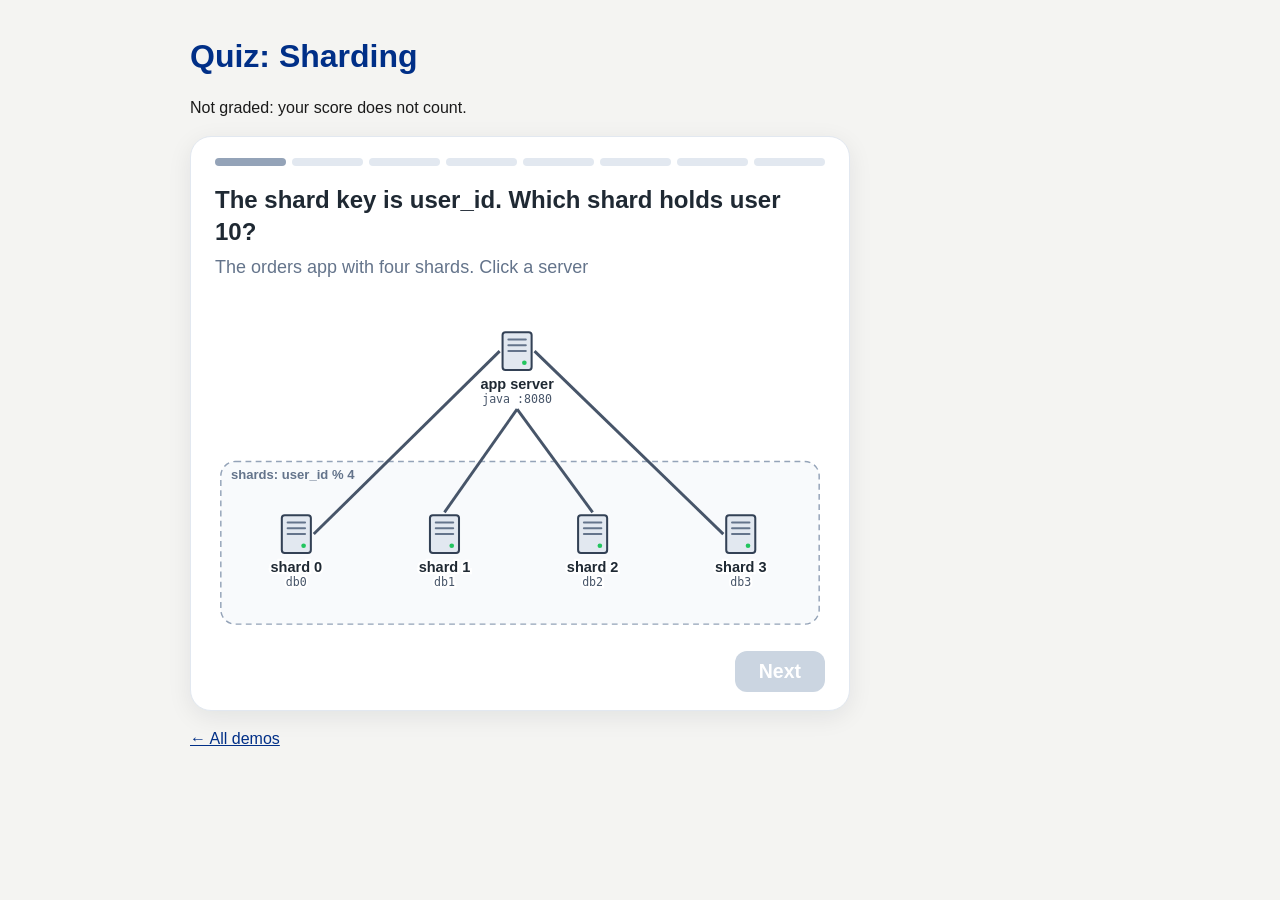
==== 31_sharding/quiz.html @ a975b63f "Publish 2026-11-18" ====
<!DOCTYPE html>
<html lang="en">
<head>
<meta charset="utf-8">
<meta name="viewport" content="width=device-width, initial-scale=1">
<title>Quiz: Sharding</title>
<link rel="stylesheet" href="../assets/demos.css">
<style>
body { margin: 0 auto; padding: 2rem 1.25rem 4rem; max-width: 900px; background: #f4f4f2; color: #1a1a1a; font-family: -apple-system, BlinkMacSystemFont, "Segoe UI", Roboto, Arial, sans-serif; line-height: 1.5; }
a { color: #002f87; }
h1 { margin: 0 0 .25rem; color: #002f87; }
h2 { margin: 2rem 0 .5rem; font-size: 1.1rem; }
.demo-slot { zoom: 1.5; }
@media (max-width: 620px) { .demo-slot { zoom: 1; } }
</style>
</head>
<body>
<h1>Quiz: Sharding</h1>
<p>Not graded: your score does not count.</p>
<div class="demo-slot"><div data-demo="LectureQuiz" data-props="{&quot;quiz&quot;:&quot;31_sharding&quot;}"></div></div>
<p><a href="../index.html">&larr; All demos</a></p>
<script type="module" src="../assets/demos.js"></script>
</body>
</html>
---- assets/demos.css ----
.lq[data-v-e9b7e2df]{position:relative;box-sizing:border-box;width:440px;max-width:100%;font-family:Atkinson Hyperlegible,sans-serif;font-size:14px;background:#fff;color:#1f2933;border:1px solid #e2e8f0;border-radius:14px;box-shadow:0 4px 16px #0f172a14;padding:14px 16px 12px;outline:none}.lq-progress[data-v-e9b7e2df]{display:flex;gap:4px;margin-bottom:12px}.lq-seg[data-v-e9b7e2df]{flex:1;height:5px;border-radius:3px;background:#e2e8f0}.lq-seg.now[data-v-e9b7e2df]{background:#94a3b8}.lq-seg.ok[data-v-e9b7e2df]{background:#38a169}.lq-seg.bad[data-v-e9b7e2df]{background:#e53e3e}.lq-q[data-v-e9b7e2df]{font-weight:700;font-size:16px;line-height:1.35;color:#1f2933}.lq-hint[data-v-e9b7e2df]{margin:4px 0 8px;font-size:12px;color:#64748b}.lq-choice[data-v-e9b7e2df]{display:flex;align-items:center;gap:10px;width:100%;margin:6px 0;padding:8px 10px;text-align:left;font-family:inherit;font-size:14px;color:#1f2933;background:#f8fafc;border:1px solid #cbd5e1;border-radius:8px;cursor:pointer}.lq-choice[data-v-e9b7e2df]:first-of-type{margin-top:10px}.lq-choice[data-v-e9b7e2df]:hover{background:#eef2f7;border-color:#94a3b8}.lq-num[data-v-e9b7e2df]{flex:none;width:22px;height:22px;line-height:22px;text-align:center;border-radius:6px;font-size:12px;font-weight:700;background:#e2e8f0;color:#334155}.lq-choice.right[data-v-e9b7e2df]{background:#dcfce7;color:#14532d;border-color:#22c55e}.lq-choice.wrong[data-v-e9b7e2df]{background:#fee2e2;color:#7f1d1d;border-color:#ef4444}.lq-choice.dim[data-v-e9b7e2df]{opacity:.55}.lq-frame[data-v-e9b7e2df]{display:flex;flex-direction:column;gap:4px}.lq-row[data-v-e9b7e2df]{display:flex;gap:4px;align-items:stretch}.lq-layer[data-v-e9b7e2df]{flex:none;width:50px;font-size:10.5px;font-weight:700;color:#64748b;align-self:center}.lq-field[data-v-e9b7e2df]{min-width:0;display:flex;flex-direction:column;align-items:flex-start;justify-content:center;height:38px;padding:2px 6px;font-family:inherit;text-align:left;border:1px solid transparent;border-radius:6px;cursor:pointer;color:#1f2933}.lq-field.ethernet[data-v-e9b7e2df],.lq-field.trailer[data-v-e9b7e2df]{background:#dcfce7;color:#1f2933}.lq-field.ip[data-v-e9b7e2df]{background:#dbeafe;color:#1f2933}.lq-field.tcp[data-v-e9b7e2df]{background:#ffedd5;color:#1f2933}.lq-field.data[data-v-e9b7e2df]{background:#ede9fe;color:#1f2933}.lq-field[data-v-e9b7e2df]:hover{border-color:#334155}.lq-field.right[data-v-e9b7e2df]{background:#bbf7d0;color:#14532d;border:2px solid #16a34a}.lq-field.wrong[data-v-e9b7e2df]{background:#fecaca;color:#7f1d1d;border:2px solid #dc2626}.lq-fname[data-v-e9b7e2df]{max-width:100%;font-size:11px;font-weight:700;white-space:nowrap;overflow:hidden;text-overflow:ellipsis}.lq-fval[data-v-e9b7e2df]{max-width:100%;font-family:Cascadia Mono,ui-monospace,monospace;font-size:9.5px;white-space:nowrap;overflow:hidden;text-overflow:ellipsis;color:#475569}.lq-hover[data-v-e9b7e2df]{margin-top:6px;min-height:1.3em;font-family:Cascadia Mono,ui-monospace,monospace;font-size:11px;color:#1e40af;white-space:nowrap;overflow:hidden;text-overflow:ellipsis}.lq-map[data-v-e9b7e2df]{display:block;width:100%;height:auto;margin-top:2px}.lq-region[data-v-e9b7e2df]{fill:#f8fafc;stroke:#94a3b8;stroke-width:1;stroke-dasharray:4 3}.lq-rlabel[data-v-e9b7e2df]{fill:#64748b;font-family:Atkinson Hyperlegible,sans-serif;font-size:9px;font-weight:700}.lq-link[data-v-e9b7e2df]{stroke:#475569;stroke-width:2}.lq-link.wifi[data-v-e9b7e2df]{stroke-dasharray:3 3}.lq-llabel[data-v-e9b7e2df]{paint-order:stroke;stroke:#fff;stroke-width:3px;fill:#64748b;font-family:Atkinson Hyperlegible,sans-serif;font-size:8px;text-anchor:middle}.lq-dev[data-v-e9b7e2df]{cursor:pointer}.lq-hit[data-v-e9b7e2df]{fill:transparent;stroke:transparent;stroke-width:2}.lq-dev:hover .lq-hit[data-v-e9b7e2df]{fill:#eef2ff;stroke:#94a3b8}.lq-body[data-v-e9b7e2df]{fill:#e2e8f0;stroke:#334155;stroke-width:1.4;stroke-linejoin:round}.lq-screen[data-v-e9b7e2df]{fill:#93c5fd;stroke:none}.lq-rside[data-v-e9b7e2df]{fill:#1d4ed8;stroke:#1e3a8a;stroke-width:1.2}.lq-rtop[data-v-e9b7e2df]{fill:#3b82f6;stroke:#1e3a8a;stroke-width:1.2}.lq-arrows[data-v-e9b7e2df]{fill:none;stroke:#fff;stroke-width:1.4;stroke-linecap:round;stroke-linejoin:round}.lq-slots[data-v-e9b7e2df]{stroke:#64748b;stroke-width:1.4;stroke-linecap:round}.lq-led[data-v-e9b7e2df]{fill:#22c55e}.lq-cloud[data-v-e9b7e2df]{fill:#fff;stroke:#475569;stroke-width:1.6;stroke-linejoin:round}.lq-dname[data-v-e9b7e2df]{paint-order:stroke;stroke:#fff;stroke-width:3px;fill:#1f2933;font-family:Atkinson Hyperlegible,sans-serif;font-size:10px;font-weight:700;text-anchor:middle}.lq-dsub[data-v-e9b7e2df]{paint-order:stroke;stroke:#fff;stroke-width:3px;fill:#475569;font-family:Cascadia Mono,ui-monospace,monospace;font-size:8px;text-anchor:middle}.lq-dev.right .lq-hit[data-v-e9b7e2df]{fill:#dcfce7;stroke:#16a34a}.lq-dev.wrong .lq-hit[data-v-e9b7e2df]{fill:#fee2e2;stroke:#dc2626}.lq-dev.dim[data-v-e9b7e2df]{opacity:.5}.lq-why[data-v-e9b7e2df]{margin-top:10px;padding:8px 10px;border-radius:8px;font-size:13px;line-height:1.4}.lq-why.ok[data-v-e9b7e2df]{background:#f0fdf4;color:#14532d}.lq-why.bad[data-v-e9b7e2df]{background:#fff7ed;color:#7c2d12}.lq-bar[data-v-e9b7e2df]{display:flex;justify-content:flex-end;margin-top:10px}.lq-next[data-v-e9b7e2df]{flex:none;font-family:inherit;font-size:13px;font-weight:700;color:#fff;background:#1e40af;border:none;border-radius:8px;padding:6px 16px;cursor:pointer}.lq-next[data-v-e9b7e2df]:disabled{background:#cbd5e1;color:#fff;cursor:default}.lq-again[data-v-e9b7e2df]{font-family:inherit;font-size:13px;color:#334155;background:#fff;border:1px solid #cbd5e1;border-radius:8px;padding:6px 14px;cursor:pointer}.lq-score[data-v-e9b7e2df]{padding:14px 0 10px;text-align:center;font-size:40px;font-weight:700;color:#1f2933}.lq-score span[data-v-e9b7e2df]{font-size:18px;color:#64748b}.lq-code[data-v-e9b7e2df]{font-size:13px;color:#1f2933}.lq-idrow[data-v-e9b7e2df]{display:flex;gap:6px;align-items:center;margin-top:6px}.lq-idrow input[data-v-e9b7e2df]{flex:1;min-width:0;font-family:Cascadia Mono,ui-monospace,monospace;font-size:14px;padding:6px 8px;color:#1f2933;background:#fff;border:1px solid #cbd5e1;border-radius:8px}.lq-codeval[data-v-e9b7e2df]{flex:1;min-width:0;font-family:Cascadia Mono,ui-monospace,monospace;font-size:13px;font-weight:700;padding:7px 8px;color:#1f2933;background:#fef9c3;border-radius:8px;overflow-wrap:anywhere}.lq-copy[data-v-e9b7e2df]{flex:none;font-family:inherit;font-size:13px;color:#334155;background:#fff;border:1px solid #cbd5e1;border-radius:8px;padding:6px 12px;cursor:pointer}.lq-confetti[data-v-e9b7e2df]{position:absolute;inset:0;pointer-events:none;overflow:visible}.lq-confetti i[data-v-e9b7e2df]{position:absolute;border-radius:1px;animation-name:lq-burst-e9b7e2df;animation-timing-function:cubic-bezier(.15,.7,.4,1);animation-fill-mode:forwards}@keyframes lq-burst-e9b7e2df{0%{transform:translate(-50%,-50%) rotate(0);opacity:1}70%{opacity:1}to{transform:translate(calc(-50% + var(--dx)),calc(-50% + var(--dy) + 60px)) rotate(var(--r));opacity:0}}
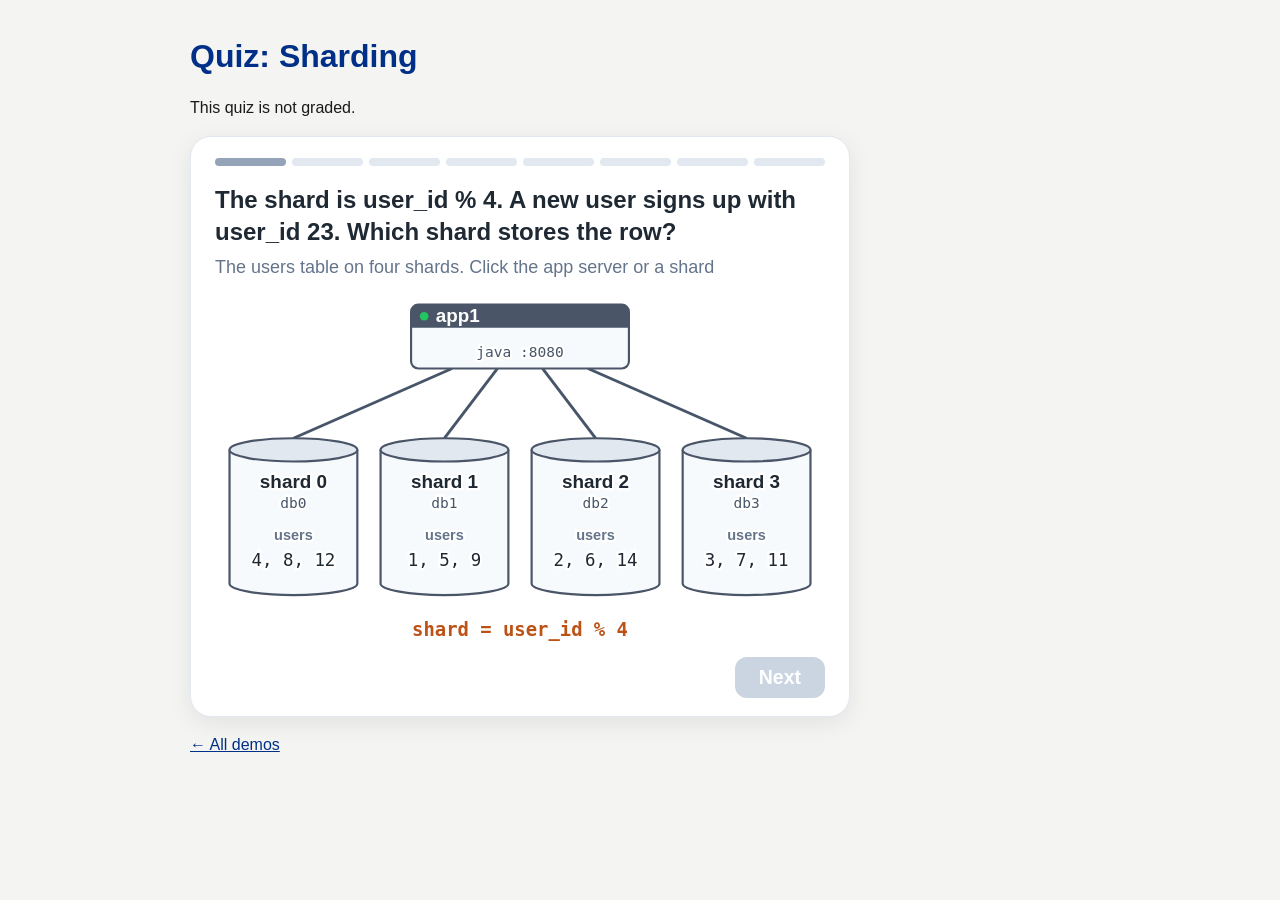
==== commit 22951fea: "Publish 2026-11-18" ====
--- a/31_sharding/quiz.html
+++ b/31_sharding/quiz.html
@@ -16,7 +16,7 @@
 </head>
 <body>
 <h1>Quiz: Sharding</h1>
-<p>Not graded: your score does not count.</p>
+<p>This quiz is not graded.</p>
 <div class="demo-slot"><div data-demo="LectureQuiz" data-props="{&quot;quiz&quot;:&quot;31_sharding&quot;}"></div></div>
 <p><a href="../index.html">&larr; All demos</a></p>
 <script type="module" src="../assets/demos.js"></script>
--- a/assets/demos.css
+++ b/assets/demos.css
@@ -1 +1 @@
-.lq[data-v-e9b7e2df]{position:relative;box-sizing:border-box;width:440px;max-width:100%;font-family:Atkinson Hyperlegible,sans-serif;font-size:14px;background:#fff;color:#1f2933;border:1px solid #e2e8f0;border-radius:14px;box-shadow:0 4px 16px #0f172a14;padding:14px 16px 12px;outline:none}.lq-progress[data-v-e9b7e2df]{display:flex;gap:4px;margin-bottom:12px}.lq-seg[data-v-e9b7e2df]{flex:1;height:5px;border-radius:3px;background:#e2e8f0}.lq-seg.now[data-v-e9b7e2df]{background:#94a3b8}.lq-seg.ok[data-v-e9b7e2df]{background:#38a169}.lq-seg.bad[data-v-e9b7e2df]{background:#e53e3e}.lq-q[data-v-e9b7e2df]{font-weight:700;font-size:16px;line-height:1.35;color:#1f2933}.lq-hint[data-v-e9b7e2df]{margin:4px 0 8px;font-size:12px;color:#64748b}.lq-choice[data-v-e9b7e2df]{display:flex;align-items:center;gap:10px;width:100%;margin:6px 0;padding:8px 10px;text-align:left;font-family:inherit;font-size:14px;color:#1f2933;background:#f8fafc;border:1px solid #cbd5e1;border-radius:8px;cursor:pointer}.lq-choice[data-v-e9b7e2df]:first-of-type{margin-top:10px}.lq-choice[data-v-e9b7e2df]:hover{background:#eef2f7;border-color:#94a3b8}.lq-num[data-v-e9b7e2df]{flex:none;width:22px;height:22px;line-height:22px;text-align:center;border-radius:6px;font-size:12px;font-weight:700;background:#e2e8f0;color:#334155}.lq-choice.right[data-v-e9b7e2df]{background:#dcfce7;color:#14532d;border-color:#22c55e}.lq-choice.wrong[data-v-e9b7e2df]{background:#fee2e2;color:#7f1d1d;border-color:#ef4444}.lq-choice.dim[data-v-e9b7e2df]{opacity:.55}.lq-frame[data-v-e9b7e2df]{display:flex;flex-direction:column;gap:4px}.lq-row[data-v-e9b7e2df]{display:flex;gap:4px;align-items:stretch}.lq-layer[data-v-e9b7e2df]{flex:none;width:50px;font-size:10.5px;font-weight:700;color:#64748b;align-self:center}.lq-field[data-v-e9b7e2df]{min-width:0;display:flex;flex-direction:column;align-items:flex-start;justify-content:center;height:38px;padding:2px 6px;font-family:inherit;text-align:left;border:1px solid transparent;border-radius:6px;cursor:pointer;color:#1f2933}.lq-field.ethernet[data-v-e9b7e2df],.lq-field.trailer[data-v-e9b7e2df]{background:#dcfce7;color:#1f2933}.lq-field.ip[data-v-e9b7e2df]{background:#dbeafe;color:#1f2933}.lq-field.tcp[data-v-e9b7e2df]{background:#ffedd5;color:#1f2933}.lq-field.data[data-v-e9b7e2df]{background:#ede9fe;color:#1f2933}.lq-field[data-v-e9b7e2df]:hover{border-color:#334155}.lq-field.right[data-v-e9b7e2df]{background:#bbf7d0;color:#14532d;border:2px solid #16a34a}.lq-field.wrong[data-v-e9b7e2df]{background:#fecaca;color:#7f1d1d;border:2px solid #dc2626}.lq-fname[data-v-e9b7e2df]{max-width:100%;font-size:11px;font-weight:700;white-space:nowrap;overflow:hidden;text-overflow:ellipsis}.lq-fval[data-v-e9b7e2df]{max-width:100%;font-family:Cascadia Mono,ui-monospace,monospace;font-size:9.5px;white-space:nowrap;overflow:hidden;text-overflow:ellipsis;color:#475569}.lq-hover[data-v-e9b7e2df]{margin-top:6px;min-height:1.3em;font-family:Cascadia Mono,ui-monospace,monospace;font-size:11px;color:#1e40af;white-space:nowrap;overflow:hidden;text-overflow:ellipsis}.lq-map[data-v-e9b7e2df]{display:block;width:100%;height:auto;margin-top:2px}.lq-region[data-v-e9b7e2df]{fill:#f8fafc;stroke:#94a3b8;stroke-width:1;stroke-dasharray:4 3}.lq-rlabel[data-v-e9b7e2df]{fill:#64748b;font-family:Atkinson Hyperlegible,sans-serif;font-size:9px;font-weight:700}.lq-link[data-v-e9b7e2df]{stroke:#475569;stroke-width:2}.lq-link.wifi[data-v-e9b7e2df]{stroke-dasharray:3 3}.lq-llabel[data-v-e9b7e2df]{paint-order:stroke;stroke:#fff;stroke-width:3px;fill:#64748b;font-family:Atkinson Hyperlegible,sans-serif;font-size:8px;text-anchor:middle}.lq-dev[data-v-e9b7e2df]{cursor:pointer}.lq-hit[data-v-e9b7e2df]{fill:transparent;stroke:transparent;stroke-width:2}.lq-dev:hover .lq-hit[data-v-e9b7e2df]{fill:#eef2ff;stroke:#94a3b8}.lq-body[data-v-e9b7e2df]{fill:#e2e8f0;stroke:#334155;stroke-width:1.4;stroke-linejoin:round}.lq-screen[data-v-e9b7e2df]{fill:#93c5fd;stroke:none}.lq-rside[data-v-e9b7e2df]{fill:#1d4ed8;stroke:#1e3a8a;stroke-width:1.2}.lq-rtop[data-v-e9b7e2df]{fill:#3b82f6;stroke:#1e3a8a;stroke-width:1.2}.lq-arrows[data-v-e9b7e2df]{fill:none;stroke:#fff;stroke-width:1.4;stroke-linecap:round;stroke-linejoin:round}.lq-slots[data-v-e9b7e2df]{stroke:#64748b;stroke-width:1.4;stroke-linecap:round}.lq-led[data-v-e9b7e2df]{fill:#22c55e}.lq-cloud[data-v-e9b7e2df]{fill:#fff;stroke:#475569;stroke-width:1.6;stroke-linejoin:round}.lq-dname[data-v-e9b7e2df]{paint-order:stroke;stroke:#fff;stroke-width:3px;fill:#1f2933;font-family:Atkinson Hyperlegible,sans-serif;font-size:10px;font-weight:700;text-anchor:middle}.lq-dsub[data-v-e9b7e2df]{paint-order:stroke;stroke:#fff;stroke-width:3px;fill:#475569;font-family:Cascadia Mono,ui-monospace,monospace;font-size:8px;text-anchor:middle}.lq-dev.right .lq-hit[data-v-e9b7e2df]{fill:#dcfce7;stroke:#16a34a}.lq-dev.wrong .lq-hit[data-v-e9b7e2df]{fill:#fee2e2;stroke:#dc2626}.lq-dev.dim[data-v-e9b7e2df]{opacity:.5}.lq-why[data-v-e9b7e2df]{margin-top:10px;padding:8px 10px;border-radius:8px;font-size:13px;line-height:1.4}.lq-why.ok[data-v-e9b7e2df]{background:#f0fdf4;color:#14532d}.lq-why.bad[data-v-e9b7e2df]{background:#fff7ed;color:#7c2d12}.lq-bar[data-v-e9b7e2df]{display:flex;justify-content:flex-end;margin-top:10px}.lq-next[data-v-e9b7e2df]{flex:none;font-family:inherit;font-size:13px;font-weight:700;color:#fff;background:#1e40af;border:none;border-radius:8px;padding:6px 16px;cursor:pointer}.lq-next[data-v-e9b7e2df]:disabled{background:#cbd5e1;color:#fff;cursor:default}.lq-again[data-v-e9b7e2df]{font-family:inherit;font-size:13px;color:#334155;background:#fff;border:1px solid #cbd5e1;border-radius:8px;padding:6px 14px;cursor:pointer}.lq-score[data-v-e9b7e2df]{padding:14px 0 10px;text-align:center;font-size:40px;font-weight:700;color:#1f2933}.lq-score span[data-v-e9b7e2df]{font-size:18px;color:#64748b}.lq-code[data-v-e9b7e2df]{font-size:13px;color:#1f2933}.lq-idrow[data-v-e9b7e2df]{display:flex;gap:6px;align-items:center;margin-top:6px}.lq-idrow input[data-v-e9b7e2df]{flex:1;min-width:0;font-family:Cascadia Mono,ui-monospace,monospace;font-size:14px;padding:6px 8px;color:#1f2933;background:#fff;border:1px solid #cbd5e1;border-radius:8px}.lq-codeval[data-v-e9b7e2df]{flex:1;min-width:0;font-family:Cascadia Mono,ui-monospace,monospace;font-size:13px;font-weight:700;padding:7px 8px;color:#1f2933;background:#fef9c3;border-radius:8px;overflow-wrap:anywhere}.lq-copy[data-v-e9b7e2df]{flex:none;font-family:inherit;font-size:13px;color:#334155;background:#fff;border:1px solid #cbd5e1;border-radius:8px;padding:6px 12px;cursor:pointer}.lq-confetti[data-v-e9b7e2df]{position:absolute;inset:0;pointer-events:none;overflow:visible}.lq-confetti i[data-v-e9b7e2df]{position:absolute;border-radius:1px;animation-name:lq-burst-e9b7e2df;animation-timing-function:cubic-bezier(.15,.7,.4,1);animation-fill-mode:forwards}@keyframes lq-burst-e9b7e2df{0%{transform:translate(-50%,-50%) rotate(0);opacity:1}70%{opacity:1}to{transform:translate(calc(-50% + var(--dx)),calc(-50% + var(--dy) + 60px)) rotate(var(--r));opacity:0}}
+.lq[data-v-4485eff4]{position:relative;box-sizing:border-box;width:440px;max-width:100%;font-family:Atkinson Hyperlegible,sans-serif;font-size:14px;background:#fff;color:#1f2933;border:1px solid #e2e8f0;border-radius:14px;box-shadow:0 4px 16px #0f172a14;padding:14px 16px 12px;outline:none}.lq-progress[data-v-4485eff4]{display:flex;gap:4px;margin-bottom:12px}.lq-seg[data-v-4485eff4]{flex:1;height:5px;border-radius:3px;background:#e2e8f0}.lq-seg.now[data-v-4485eff4]{background:#94a3b8}.lq-seg.ok[data-v-4485eff4]{background:#38a169}.lq-seg.bad[data-v-4485eff4]{background:#e53e3e}.lq-q[data-v-4485eff4]{font-weight:700;font-size:16px;line-height:1.35;color:#1f2933}.lq-hint[data-v-4485eff4]{margin:4px 0 8px;font-size:12px;color:#64748b}.lq-choice[data-v-4485eff4]{display:flex;align-items:center;gap:10px;width:100%;margin:6px 0;padding:8px 10px;text-align:left;font-family:inherit;font-size:14px;color:#1f2933;background:#f8fafc;border:1px solid #cbd5e1;border-radius:8px;cursor:pointer}.lq-choice[data-v-4485eff4]:first-of-type{margin-top:10px}.lq-choice[data-v-4485eff4]:hover{background:#eef2f7;border-color:#94a3b8}.lq-num[data-v-4485eff4]{flex:none;width:22px;height:22px;line-height:22px;text-align:center;border-radius:6px;font-size:12px;font-weight:700;background:#e2e8f0;color:#334155}.lq-choice.right[data-v-4485eff4]{background:#dcfce7;color:#14532d;border-color:#22c55e}.lq-choice.wrong[data-v-4485eff4]{background:#fee2e2;color:#7f1d1d;border-color:#ef4444}.lq-choice.dim[data-v-4485eff4]{opacity:.55}.lq-frame[data-v-4485eff4]{display:flex;flex-direction:column;gap:4px}.lq-row[data-v-4485eff4]{display:flex;gap:4px;align-items:stretch}.lq-layer[data-v-4485eff4]{flex:none;width:50px;font-size:10.5px;font-weight:700;color:#64748b;align-self:center}.lq-field[data-v-4485eff4]{min-width:0;display:flex;flex-direction:column;align-items:flex-start;justify-content:center;height:38px;padding:2px 6px;font-family:inherit;text-align:left;border:1px solid transparent;border-radius:6px;cursor:pointer;color:#1f2933}.lq-field.ethernet[data-v-4485eff4],.lq-field.trailer[data-v-4485eff4]{background:#dcfce7;color:#1f2933}.lq-field.ip[data-v-4485eff4]{background:#dbeafe;color:#1f2933}.lq-field.tcp[data-v-4485eff4]{background:#ffedd5;color:#1f2933}.lq-field.data[data-v-4485eff4]{background:#ede9fe;color:#1f2933}.lq-field[data-v-4485eff4]:hover{border-color:#334155}.lq-field.right[data-v-4485eff4]{background:#bbf7d0;color:#14532d;border:2px solid #16a34a}.lq-field.wrong[data-v-4485eff4]{background:#fecaca;color:#7f1d1d;border:2px solid #dc2626}.lq-fname[data-v-4485eff4]{max-width:100%;font-size:11px;font-weight:700;white-space:nowrap;overflow:hidden;text-overflow:ellipsis}.lq-fval[data-v-4485eff4]{max-width:100%;font-family:Cascadia Mono,ui-monospace,monospace;font-size:9.5px;white-space:nowrap;overflow:hidden;text-overflow:ellipsis;color:#475569}.lq-hover[data-v-4485eff4]{margin-top:6px;min-height:1.3em;font-family:Cascadia Mono,ui-monospace,monospace;font-size:11px;color:#1e40af;white-space:nowrap;overflow:hidden;text-overflow:ellipsis}.lq-map[data-v-4485eff4]{display:block;width:100%;height:auto;margin-top:2px}.lq-region[data-v-4485eff4]{fill:#f8fafc;stroke:#94a3b8;stroke-width:1;stroke-dasharray:4 3}.lq-rlabel[data-v-4485eff4]{fill:#64748b;font-family:Atkinson Hyperlegible,sans-serif;font-size:9px;font-weight:700}.lq-link[data-v-4485eff4]{stroke:#475569;stroke-width:2}.lq-link.wifi[data-v-4485eff4]{stroke-dasharray:3 3}.lq-llabel[data-v-4485eff4]{paint-order:stroke;stroke:#fff;stroke-width:3px;fill:#64748b;font-family:Atkinson Hyperlegible,sans-serif;font-size:8px;text-anchor:middle}.lq-dev[data-v-4485eff4]{cursor:pointer}.lq-hit[data-v-4485eff4]{fill:transparent;stroke:transparent;stroke-width:2}.lq-dev:hover .lq-hit[data-v-4485eff4]{fill:#eef2ff;stroke:#94a3b8}.lq-body[data-v-4485eff4]{fill:#e2e8f0;stroke:#334155;stroke-width:1.4;stroke-linejoin:round}.lq-screen[data-v-4485eff4]{fill:#93c5fd;stroke:none}.lq-rside[data-v-4485eff4]{fill:#1d4ed8;stroke:#1e3a8a;stroke-width:1.2}.lq-rtop[data-v-4485eff4]{fill:#3b82f6;stroke:#1e3a8a;stroke-width:1.2}.lq-arrows[data-v-4485eff4]{fill:none;stroke:#fff;stroke-width:1.4;stroke-linecap:round;stroke-linejoin:round}.lq-slots[data-v-4485eff4]{stroke:#64748b;stroke-width:1.4;stroke-linecap:round}.lq-led[data-v-4485eff4]{fill:#22c55e}.lq-cloud[data-v-4485eff4]{fill:#fff;stroke:#475569;stroke-width:1.6;stroke-linejoin:round}.lq-dname[data-v-4485eff4]{paint-order:stroke;stroke:#fff;stroke-width:3px;fill:#1f2933;font-family:Atkinson Hyperlegible,sans-serif;font-size:10px;font-weight:700;text-anchor:middle}.lq-dsub[data-v-4485eff4]{paint-order:stroke;stroke:#fff;stroke-width:3px;fill:#475569;font-family:Cascadia Mono,ui-monospace,monospace;font-size:8px;text-anchor:middle}.lq-dev.right .lq-hit[data-v-4485eff4]{fill:#dcfce7;stroke:#16a34a}.lq-dev.wrong .lq-hit[data-v-4485eff4]{fill:#fee2e2;stroke:#dc2626}.lq-dev.dim[data-v-4485eff4]{opacity:.5}.lq-appbox[data-v-4485eff4]{fill:#f7fafc;stroke:#4a5568;stroke-width:1.5}.lq-apphead[data-v-4485eff4]{fill:#4a5568}.lq-apptitle[data-v-4485eff4]{fill:#fff;font-family:Atkinson Hyperlegible,sans-serif;font-size:13px;font-weight:700}.lq-cyl[data-v-4485eff4]{fill:#f7fafc;stroke:#4a5568;stroke-width:1.5}.lq-cyltop[data-v-4485eff4]{fill:#e2e8f0;stroke:#4a5568;stroke-width:1.5}.lq-big[data-v-4485eff4]{font-size:13px}.lq-mid[data-v-4485eff4]{font-size:10px}.lq-lbl[data-v-4485eff4]{font-family:Atkinson Hyperlegible,sans-serif;font-weight:700;font-size:10px;fill:#64748b}.lq-data[data-v-4485eff4]{font-size:12px;fill:#1f2933}.lq-rule[data-v-4485eff4]{fill:#bc5215;font-family:Cascadia Mono,ui-monospace,monospace;font-size:13px;font-weight:700;text-anchor:middle}.lq-why[data-v-4485eff4]{margin-top:10px;padding:8px 10px;border-radius:8px;font-size:13px;line-height:1.4}.lq-why.ok[data-v-4485eff4]{background:#f0fdf4;color:#14532d}.lq-why.bad[data-v-4485eff4]{background:#fff7ed;color:#7c2d12}.lq-bar[data-v-4485eff4]{display:flex;justify-content:flex-end;margin-top:10px}.lq-next[data-v-4485eff4]{flex:none;font-family:inherit;font-size:13px;font-weight:700;color:#fff;background:#1e40af;border:none;border-radius:8px;padding:6px 16px;cursor:pointer}.lq-next[data-v-4485eff4]:disabled{background:#cbd5e1;color:#fff;cursor:default}.lq-again[data-v-4485eff4]{font-family:inherit;font-size:13px;color:#334155;background:#fff;border:1px solid #cbd5e1;border-radius:8px;padding:6px 14px;cursor:pointer}.lq-score[data-v-4485eff4]{padding:14px 0 10px;text-align:center;font-size:40px;font-weight:700;color:#1f2933}.lq-score span[data-v-4485eff4]{font-size:18px;color:#64748b}.lq-code[data-v-4485eff4]{font-size:13px;color:#1f2933}.lq-idrow[data-v-4485eff4]{display:flex;gap:6px;align-items:center;margin-top:6px}.lq-idrow input[data-v-4485eff4]{flex:1;min-width:0;font-family:Cascadia Mono,ui-monospace,monospace;font-size:14px;padding:6px 8px;color:#1f2933;background:#fff;border:1px solid #cbd5e1;border-radius:8px}.lq-codeval[data-v-4485eff4]{flex:1;min-width:0;font-family:Cascadia Mono,ui-monospace,monospace;font-size:13px;font-weight:700;padding:7px 8px;color:#1f2933;background:#fef9c3;border-radius:8px;overflow-wrap:anywhere}.lq-copy[data-v-4485eff4]{flex:none;font-family:inherit;font-size:13px;color:#334155;background:#fff;border:1px solid #cbd5e1;border-radius:8px;padding:6px 12px;cursor:pointer}.lq-confetti[data-v-4485eff4]{position:absolute;inset:0;pointer-events:none;overflow:visible}.lq-confetti i[data-v-4485eff4]{position:absolute;border-radius:1px;animation-name:lq-burst-4485eff4;animation-timing-function:cubic-bezier(.15,.7,.4,1);animation-fill-mode:forwards}@keyframes lq-burst-4485eff4{0%{transform:translate(-50%,-50%) rotate(0);opacity:1}70%{opacity:1}to{transform:translate(calc(-50% + var(--dx)),calc(-50% + var(--dy) + 60px)) rotate(var(--r));opacity:0}}
